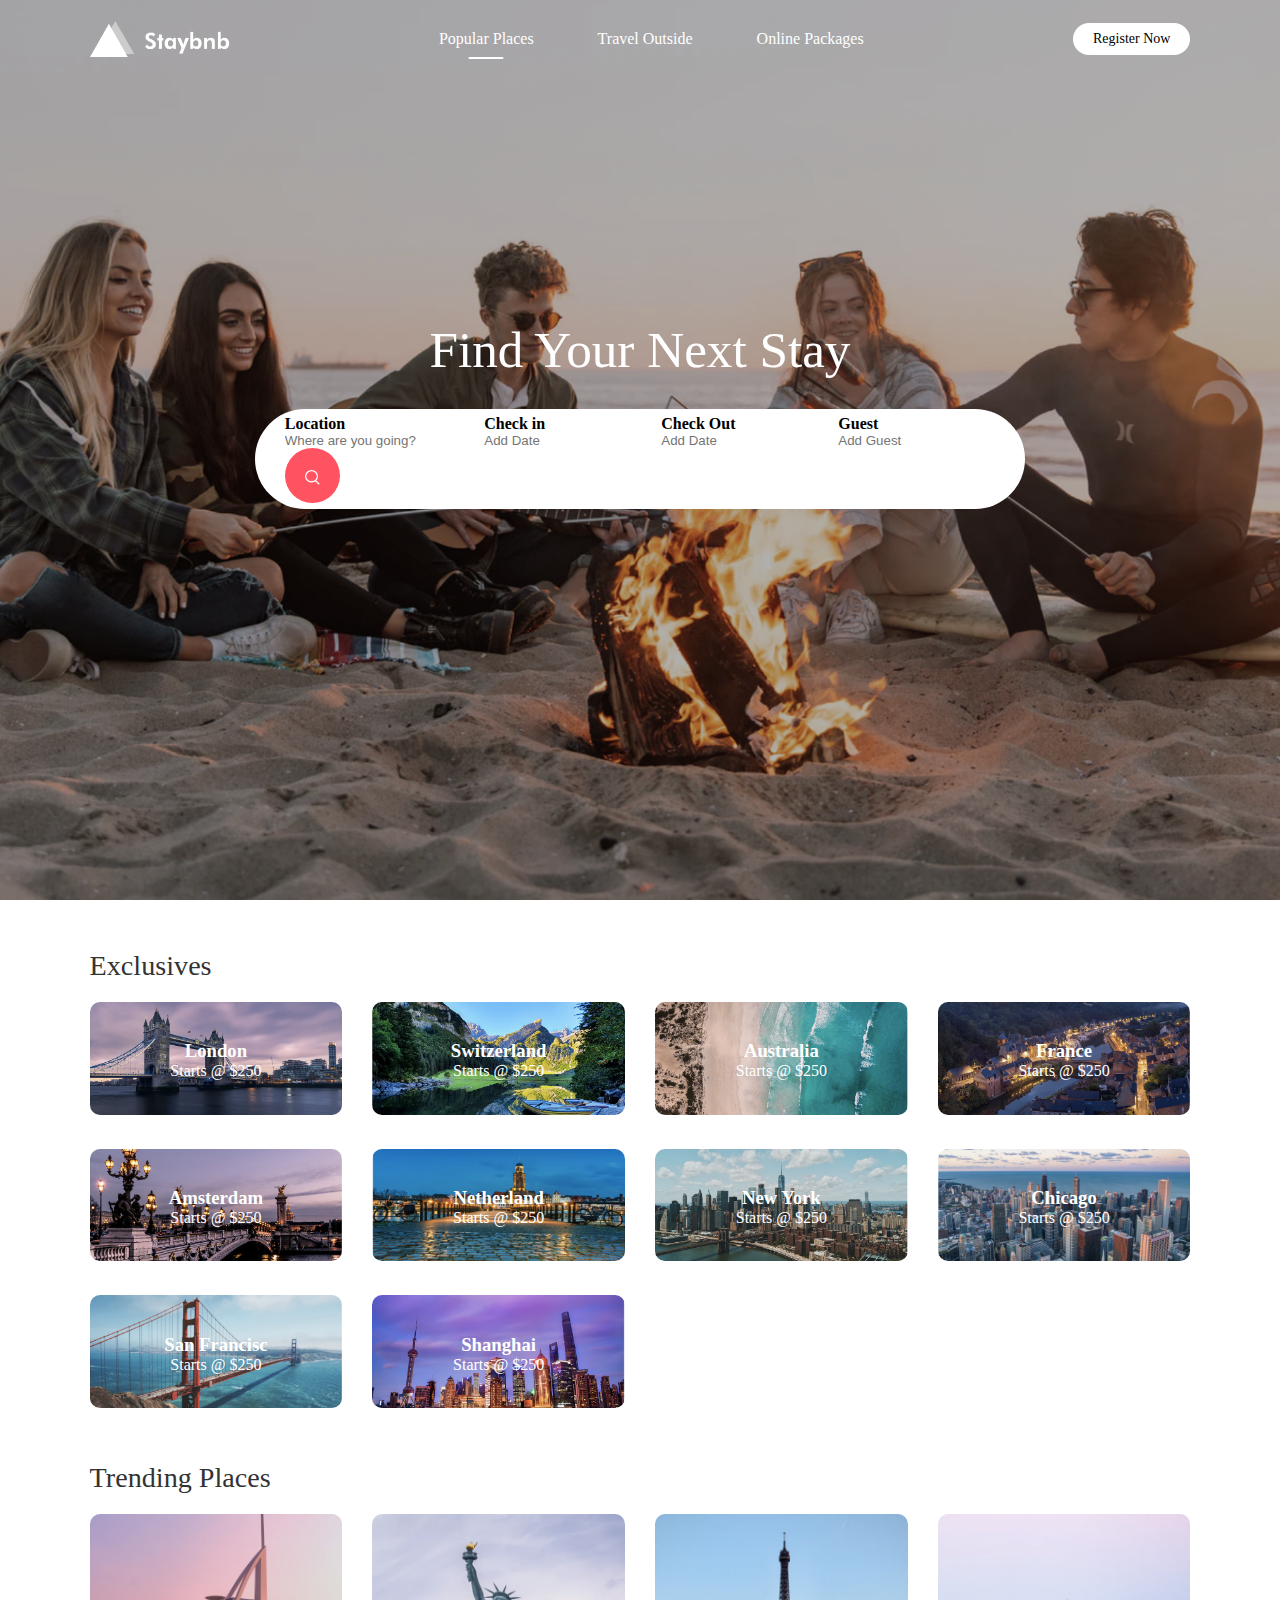
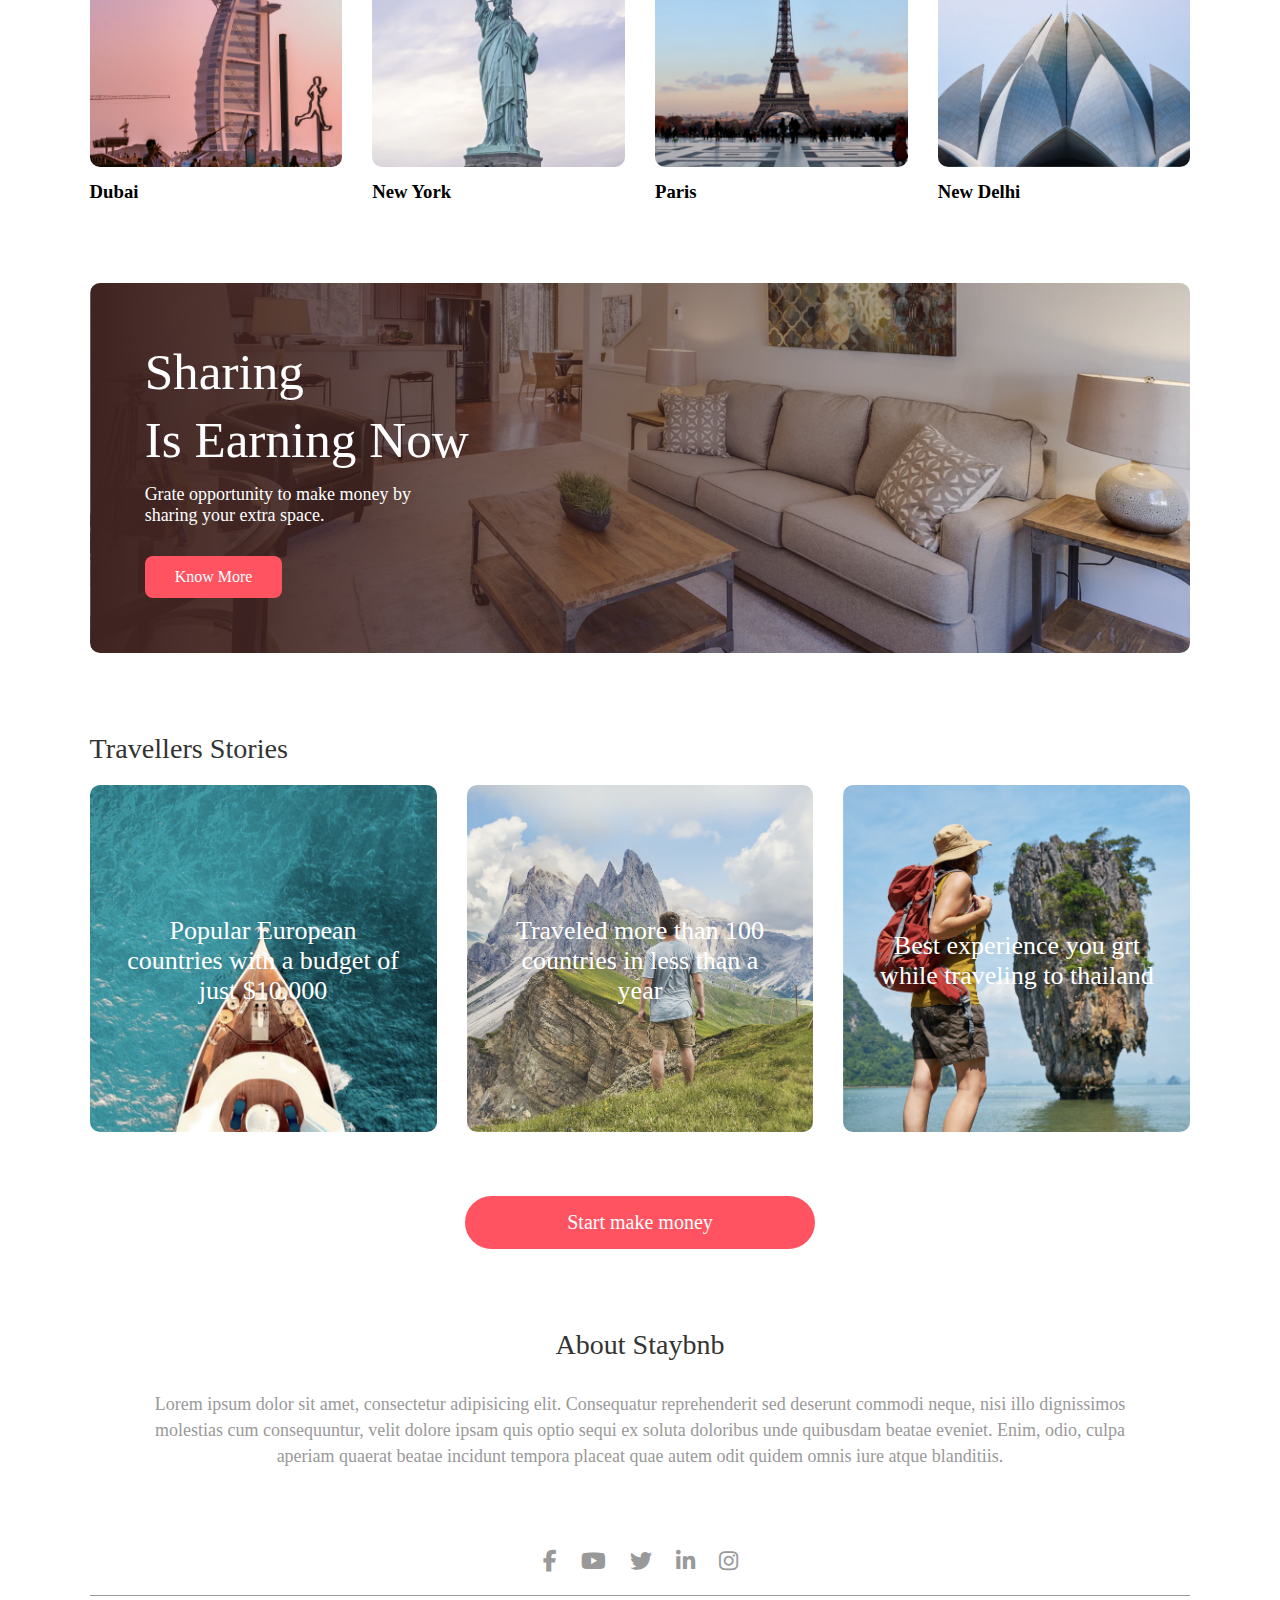
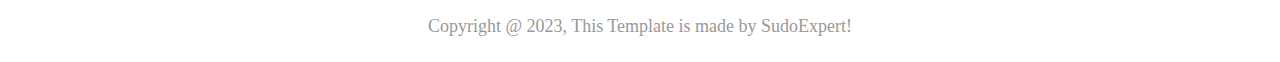
==== index.html @ f14107f4 "home page done" ====
<!DOCTYPE html>
<html lang="en">
<head>
    <meta charset="UTF-8">
    <meta http-equiv="X-UA-Compatible" content="IE=edge">
    <meta name="viewport" content="width=device-width, initial-scale=1.0">
    <title>Travel Template</title>
    <link rel="stylesheet" href="style.css">
    <link rel="stylesheet" href="https://cdnjs.cloudflare.com/ajax/libs/font-awesome/6.3.0/css/all.min.css"/>
    <link rel="stylesheet" href="style.css">
</head>
<body>

     <div class="header">
        <nav id="navBar">
            <img src="images/logo.png" class="logo">
            <ul class="nav-links">
               <li><a class="active" href="#">Popular Places</a></li>
               <li><a href="#">Travel Outside</a></li>
               <li><a href="#">Online Packages</a></li>
            </ul>
            <a href="#" class="register-btn">Register Now</a>
            <i class="fa-solid fa-bars" onclick="togglebtn()"></i>
        </nav>
        <div class="container">
            <h1>Find Your Next Stay</h1>
            <div class="search-bar">
                <form>
                    <div class="location-input">
                        <label>Location</label>
                        <input type="text" placeholder="Where are you going?">
                    </div>
                    <div>
                        <label>Check in</label>
                        <input type="text" placeholder="Add Date">
                    </div>
                    <div>
                        <label>Check Out</label>
                        <input type="text" placeholder="Add Date">
                    </div>
                    <div>
                        <label>Guest</label>
                        <input type="text" placeholder="Add Guest">
                    </div>
                    <button type="submit"><img src="images/search.png"></button>
                </form>
            </div>
        </div>
     </div>
     <div class="container">
        <h2 class="sub-title">Exclusives</h2>
        <div class="exclusives">
            <div>
                <img src="images/image-1.png" alt="">
                <span>
                    <h3>London</h3>
                    <p>Starts @ $250</p>
                </span>
            </div>
            <div>
                <img src="images/image-2.png" alt="">
                <span>
                    <h3>Switzerland</h3>
                    <p>Starts @ $250</p>
                </span>
            </div>
            <div>
                <img src="images/image-3.png" alt="">
                <span>
                    <h3>Australia</h3>
                    <p>Starts @ $250</p>
                </span>
            </div>
            <div>
                <img src="images/image-4.png" alt="">
                <span>
                    <h3>France</h3>
                    <p>Starts @ $250</p>
                </span>
            </div>
            <div>
                <img src="images/image-5.png" alt="">
                <span>
                    <h3>Amsterdam</h3>
                    <p>Starts @ $250</p>
                </span>
            </div>
            <div>
                <img src="images/image-6.png" alt="">
                <span>
                    <h3>Netherland</h3>
                    <p>Starts @ $250</p>
                </span>
            </div>
            <div>
                <img src="images/image-7.png" alt="">
                <span>
                    <h3>New York</h3>
                    <p>Starts @ $250</p>
                </span>
            </div>
            <div>
                <img src="images/image-8.png" alt="">
                <span>
                    <h3>Chicago</h3>
                    <p>Starts @ $250</p>
                </span>
            </div>
            <div>
                <img src="images/image-9.png" alt="">
                <span>
                    <h3>San Francisc</h3>
                    <p>Starts @ $250</p>
                </span>
            </div>
            <div>
                <img src="images/image-10.png" alt="">
                <span>
                    <h3>Shanghai</h3>
                    <p>Starts @ $250</p>
                </span>
            </div>
        </div>

        <h2 class="sub-title">Trending Places</h2>
        <div class="trending">
            <div>
                <img src="images/dubai.png">
                <h3>Dubai</h3>
            </div>
            <div>
                <img src="images/new-york.png">
                <h3>New York</h3>
            </div>
            <div>
                <img src="images/paris.png">
                <h3>Paris</h3>
            </div>
            <div>
                <img src="images/new-delhi.png">
                <h3>New Delhi</h3>
            </div>
        </div>

        <div class="cta">
            <h3>Sharing <br>Is Earning Now</h3>
            <p>Grate opportunity to make money by<br> sharing your extra space.</p>
            <a href="#" class="cta-btn">Know More</a>
        </div>

        <h2 class="sub-title">Travellers Stories</h2>
        <div class="stories">
            <div>
                <img src="images/story-1.png">
                <p>Popular European countries with a budget of just $10,000</p>
            </div>
            <div>
                <img src="images/story-2.png">
                <p>Traveled more than 100 countries in less than a year</p>
            </div>
            <div>
                <img src="images/story-3.png">
                <p>Best experience you grt while traveling to thailand</p>
            </div>
        </div>
        <a href="#" class="start-btn">Start make money</a>
        <div class="about-msg">
            <h2>About Staybnb</h2>
            <p>Lorem ipsum dolor sit amet, consectetur adipisicing elit. 
               Consequatur reprehenderit sed deserunt commodi neque, nisi
               illo dignissimos<br> molestias cum consequuntur, velit dolore ipsam quis
               optio sequi ex soluta doloribus unde quibusdam beatae eveniet. Enim,
               odio, culpa<br> aperiam quaerat beatae incidunt tempora placeat quae autem 
               odit quidem omnis iure atque blanditiis.</p>
        </div>

        <div class="footer">
            <a href="https://facebook.com/"><i class="fa-brands fa-facebook-f"></i></a>
            <a href="https://youtube.com/"><i class="fa-brands fa-youtube"></i></a>
            <a href="https://twitter.com/"><i class="fa-brands fa-twitter"></i></a>
            <a href="https://linkedin.com/"><i class="fa-brands fa-linkedin-in"></i></a>
            <a href="https://instagram.com/"><i class="fa-brands fa-instagram"></i></a>
            <hr>
            <p>Copyright @ 2023, This Template is made by SudoExpert!</p>
        </div>




     </div>

     <script>
        var navBar = document.getElementById("navBar");
        
        function togglebtn(){
            navBar.classlist.toggle("hidemenu");
        }

     </script>
    
</body>
</html>
---- style.css ----
* {
    margin: 0;
    padding: 0;
    box-sizing: border-box;
}

body {
    overflow-x: hidden;
}
.header {
    min-height: 100vh;
    width: 100%;
    background-image: linear-gradient(rgba(0,0,0,0.3),rgba(0,0,0,0.3)),
    url(images/banner.png);
    background-position: center;
    background-size: cover;
}
nav {
    display: flex;
    align-items: center;
    justify-content: space-between;
    padding: 20px 7%;
}
.logo {
    width: 140px;
    cursor: pointer;
}
.nav-links li {
    list-style: none;
    display: inline-block;
    margin: 10px 30px;
}
.nav-links li a {
    text-decoration: none;
    color: #fff;
}
.register-btn {
    background: #fff;
    color: #000;
    padding: 8px 20px;
    border-radius: 20px;
    font-size: 14px;
    text-decoration: none;
}
.container {
    padding: 0 7%;
}
.header h1 {
    font-size: 4vw;
    font-weight: 500;
    color: #fff;
    text-align: center;
    padding-top: 22%;
}
.search-bar {
    background: #fff;
    width: 70%;
    margin: 30px auto;
    padding: 6px 10px 6px 30px;
    border-radius: 50px;
}
.search-bar form {
    display: flex;
    align-items: center;
    flex-wrap: wrap;
}
.search-bar form input {
    display: block;
    outline: none;
    border: 0;
    background: transparent;
}
.search-bar form button {
    background: #ff5361;
    width: 55px;
    height: 55px;
    border-radius: 50%;
    cursor: pointer;
    outline: none;
    border: 0;
}
.search-bar form button img {
    width: 15px;
    margin-top: 7px;
}
.location-input {
    flex: 1;
}
.search-bar form label {
    font-weight: 600;
}

/* ------------Exclusives--------- */
.sub-title {
    margin: 50px 0 20px;
    font-size: 2.2vw;
    font-weight: 500;
    color: #333;
}
.exclusives {
    display: grid;
    grid-template-columns: repeat(auto-fit, minmax(200px,1fr));
    grid-gap: 30px;
}
.exclusives div img {
    width: 100%;
    border-radius: 10px;
}
.exclusives div {
    position: relative;
}
.exclusives div span {
    position: absolute;
    top: 50%;
    left: 50%;
    transform: translate(-50%, -50%);
    text-align: center;
    color: #fff;
}

/*--------Trending Places--------*/
.trending {
    display: grid;
    grid-template-columns: repeat(auto-fit, minmax(200px,1fr));
    grid-gap: 30px;
    margin-bottom: 30px;
}
.trending div img {
    width: 100%;
    border-radius: 10px;
}
.trending h3 {
    font-weight: 600;
    margin-top: 10px;
}

/* -------Call to action------- */
.cta {
    margin: 80px 0;
    background-image: linear-gradient(to right, #3f2321, transparent),
    url(images/banner-2.png);
    background-size: cover;
    background-position: center;
    border-radius: 10px;
    color: #fff;
    padding: 5%;
}
.cta h3 {
    font-size: 4vw;
    font-weight: 500;
    line-height: 5.3vw;
}
.cta p {
    font-size: 18px;
    margin: 10px 0;
}
.cta-btn {
    background: #ff5361;
    color: #fff;
    text-decoration: none;
    padding: 12px 30px;
    border-radius: 8px;
    margin-top: 20px;
    display: inline-block;
}

/* ------Travellers Stories----- */
.stories {
    display: grid;
    grid-template-columns: repeat(auto-fit, minmax(200px,1fr));
    grid-gap: 30px;
    margin-bottom: 30px;
}
.stories div img {
    width: 100%;
    border-radius: 10px;
}
.stories div {
    position: relative;
    text-align: center;
}
.stories p {
    width: 80%;
    position: absolute;
    top: 50%;
    left: 50%;
    transform: translate(-50%,-50%);
    color: #fff;
    font-size: 26px;
}
.start-btn {
    text-decoration: none;
    background: #ff5361;
    color: #fff;
    width: 80%;
    max-width: 350px;
    display: block;
    text-align: center;
    margin: 60px auto;
    padding: 15px;
    border-radius: 30px;
    font-size: 20px;
}

/* -------about-msg----- */
.about-msg {
    text-align: center;
    margin: 80px 0;
    color: #333;
    font-size: 17px;
}
.about-msg h2 {
    font-size: 28px;
    font-weight: 500;
    margin-bottom: 30px;
}
.about-msg p {
    color: #999;
    font-size: 18px;
    font-weight: 300;
    line-height: 26px;
}

/* -------footer------ */
.footer {
    margin: 80px 0 10px;
    text-align: center;
}
.footer a {
    text-decoration: none;
    color: #999;
    font-size: 22px;
    margin: 0 10px;
}
.footer hr {
    background: #999;
    height: 1px;
    width: 100%;
    border: 0;
    margin: 20px 0;
}
.footer p {
    padding-bottom: 15px;
    color: #999;
    font-size: 18px;
    font-weight: 400;
}
.active {
    position: relative;
}
.active::after {
    content: '';
    background: #fff;
    width: 35px;
    height: 2px;
    position: absolute;
    left: 50%;
    transform: translate(-50%);
    bottom: -12px;
    border-radius: 2px;
}
nav .fa-bars {
    display: none;
}

/* ------for small screen devices------ */

@media (max-width: 700px) {
    .logo {
        position: fixed;
        top: 4%;
        left: 7%;
    }
    nav {
        position: fixed;
        top: 0;
        z-index: 100;
        display: inline-block;
        width: 100%;
        padding: 100px 7% 0;
        background: #000;
        text-align: right;
        max-height: 100px;
        overflow: hidden;
        transition: max-height 0.5s;
    }
    nav .nav-links li {
        margin: 10px 0;
        display: block;
    }
    .register-btn {
        margin: 15px 0 30px;
        display: inline-block;
    }
    nav .fa-bars {
        display: block;
        position: fixed;
        top: 4%;
        right: 7%;
        color: #fff;
        font-size: 28px;
    }
    .active::after {
        left: -40px;
        transform: translate(0, 50%);
        bottom: 50%;
    }
    .hidemenu {
        max-height: 300px;
    }
}
---- style.css ----
* {
    margin: 0;
    padding: 0;
    box-sizing: border-box;
}

body {
    overflow-x: hidden;
}
.header {
    min-height: 100vh;
    width: 100%;
    background-image: linear-gradient(rgba(0,0,0,0.3),rgba(0,0,0,0.3)),
    url(images/banner.png);
    background-position: center;
    background-size: cover;
}
nav {
    display: flex;
    align-items: center;
    justify-content: space-between;
    padding: 20px 7%;
}
.logo {
    width: 140px;
    cursor: pointer;
}
.nav-links li {
    list-style: none;
    display: inline-block;
    margin: 10px 30px;
}
.nav-links li a {
    text-decoration: none;
    color: #fff;
}
.register-btn {
    background: #fff;
    color: #000;
    padding: 8px 20px;
    border-radius: 20px;
    font-size: 14px;
    text-decoration: none;
}
.container {
    padding: 0 7%;
}
.header h1 {
    font-size: 4vw;
    font-weight: 500;
    color: #fff;
    text-align: center;
    padding-top: 22%;
}
.search-bar {
    background: #fff;
    width: 70%;
    margin: 30px auto;
    padding: 6px 10px 6px 30px;
    border-radius: 50px;
}
.search-bar form {
    display: flex;
    align-items: center;
    flex-wrap: wrap;
}
.search-bar form input {
    display: block;
    outline: none;
    border: 0;
    background: transparent;
}
.search-bar form button {
    background: #ff5361;
    width: 55px;
    height: 55px;
    border-radius: 50%;
    cursor: pointer;
    outline: none;
    border: 0;
}
.search-bar form button img {
    width: 15px;
    margin-top: 7px;
}
.location-input {
    flex: 1;
}
.search-bar form label {
    font-weight: 600;
}

/* ------------Exclusives--------- */
.sub-title {
    margin: 50px 0 20px;
    font-size: 2.2vw;
    font-weight: 500;
    color: #333;
}
.exclusives {
    display: grid;
    grid-template-columns: repeat(auto-fit, minmax(200px,1fr));
    grid-gap: 30px;
}
.exclusives div img {
    width: 100%;
    border-radius: 10px;
}
.exclusives div {
    position: relative;
}
.exclusives div span {
    position: absolute;
    top: 50%;
    left: 50%;
    transform: translate(-50%, -50%);
    text-align: center;
    color: #fff;
}

/*--------Trending Places--------*/
.trending {
    display: grid;
    grid-template-columns: repeat(auto-fit, minmax(200px,1fr));
    grid-gap: 30px;
    margin-bottom: 30px;
}
.trending div img {
    width: 100%;
    border-radius: 10px;
}
.trending h3 {
    font-weight: 600;
    margin-top: 10px;
}

/* -------Call to action------- */
.cta {
    margin: 80px 0;
    background-image: linear-gradient(to right, #3f2321, transparent),
    url(images/banner-2.png);
    background-size: cover;
    background-position: center;
    border-radius: 10px;
    color: #fff;
    padding: 5%;
}
.cta h3 {
    font-size: 4vw;
    font-weight: 500;
    line-height: 5.3vw;
}
.cta p {
    font-size: 18px;
    margin: 10px 0;
}
.cta-btn {
    background: #ff5361;
    color: #fff;
    text-decoration: none;
    padding: 12px 30px;
    border-radius: 8px;
    margin-top: 20px;
    display: inline-block;
}

/* ------Travellers Stories----- */
.stories {
    display: grid;
    grid-template-columns: repeat(auto-fit, minmax(200px,1fr));
    grid-gap: 30px;
    margin-bottom: 30px;
}
.stories div img {
    width: 100%;
    border-radius: 10px;
}
.stories div {
    position: relative;
    text-align: center;
}
.stories p {
    width: 80%;
    position: absolute;
    top: 50%;
    left: 50%;
    transform: translate(-50%,-50%);
    color: #fff;
    font-size: 26px;
}
.start-btn {
    text-decoration: none;
    background: #ff5361;
    color: #fff;
    width: 80%;
    max-width: 350px;
    display: block;
    text-align: center;
    margin: 60px auto;
    padding: 15px;
    border-radius: 30px;
    font-size: 20px;
}

/* -------about-msg----- */
.about-msg {
    text-align: center;
    margin: 80px 0;
    color: #333;
    font-size: 17px;
}
.about-msg h2 {
    font-size: 28px;
    font-weight: 500;
    margin-bottom: 30px;
}
.about-msg p {
    color: #999;
    font-size: 18px;
    font-weight: 300;
    line-height: 26px;
}

/* -------footer------ */
.footer {
    margin: 80px 0 10px;
    text-align: center;
}
.footer a {
    text-decoration: none;
    color: #999;
    font-size: 22px;
    margin: 0 10px;
}
.footer hr {
    background: #999;
    height: 1px;
    width: 100%;
    border: 0;
    margin: 20px 0;
}
.footer p {
    padding-bottom: 15px;
    color: #999;
    font-size: 18px;
    font-weight: 400;
}
.active {
    position: relative;
}
.active::after {
    content: '';
    background: #fff;
    width: 35px;
    height: 2px;
    position: absolute;
    left: 50%;
    transform: translate(-50%);
    bottom: -12px;
    border-radius: 2px;
}
nav .fa-bars {
    display: none;
}

/* ------for small screen devices------ */

@media (max-width: 700px) {
    .logo {
        position: fixed;
        top: 4%;
        left: 7%;
    }
    nav {
        position: fixed;
        top: 0;
        z-index: 100;
        display: inline-block;
        width: 100%;
        padding: 100px 7% 0;
        background: #000;
        text-align: right;
        max-height: 100px;
        overflow: hidden;
        transition: max-height 0.5s;
    }
    nav .nav-links li {
        margin: 10px 0;
        display: block;
    }
    .register-btn {
        margin: 15px 0 30px;
        display: inline-block;
    }
    nav .fa-bars {
        display: block;
        position: fixed;
        top: 4%;
        right: 7%;
        color: #fff;
        font-size: 28px;
    }
    .active::after {
        left: -40px;
        transform: translate(0, 50%);
        bottom: 50%;
    }
    .hidemenu {
        max-height: 300px;
    }
}
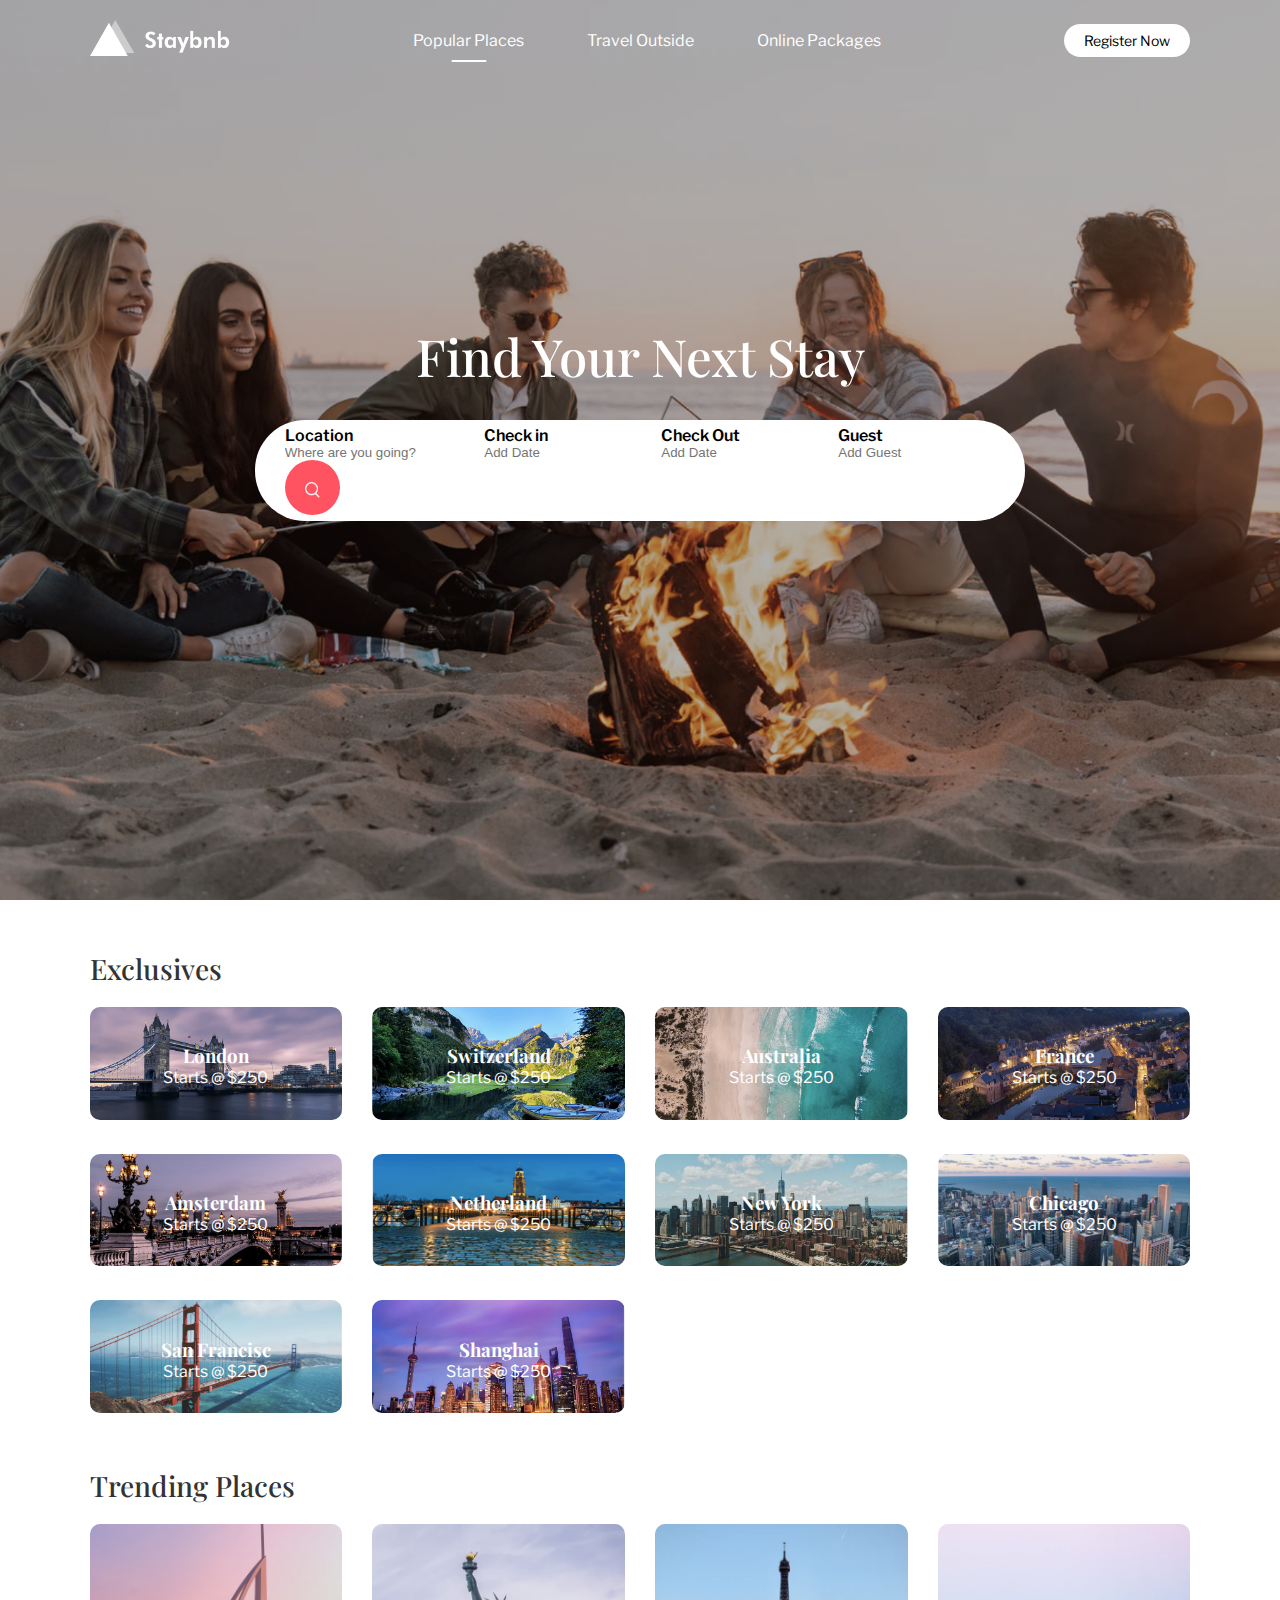
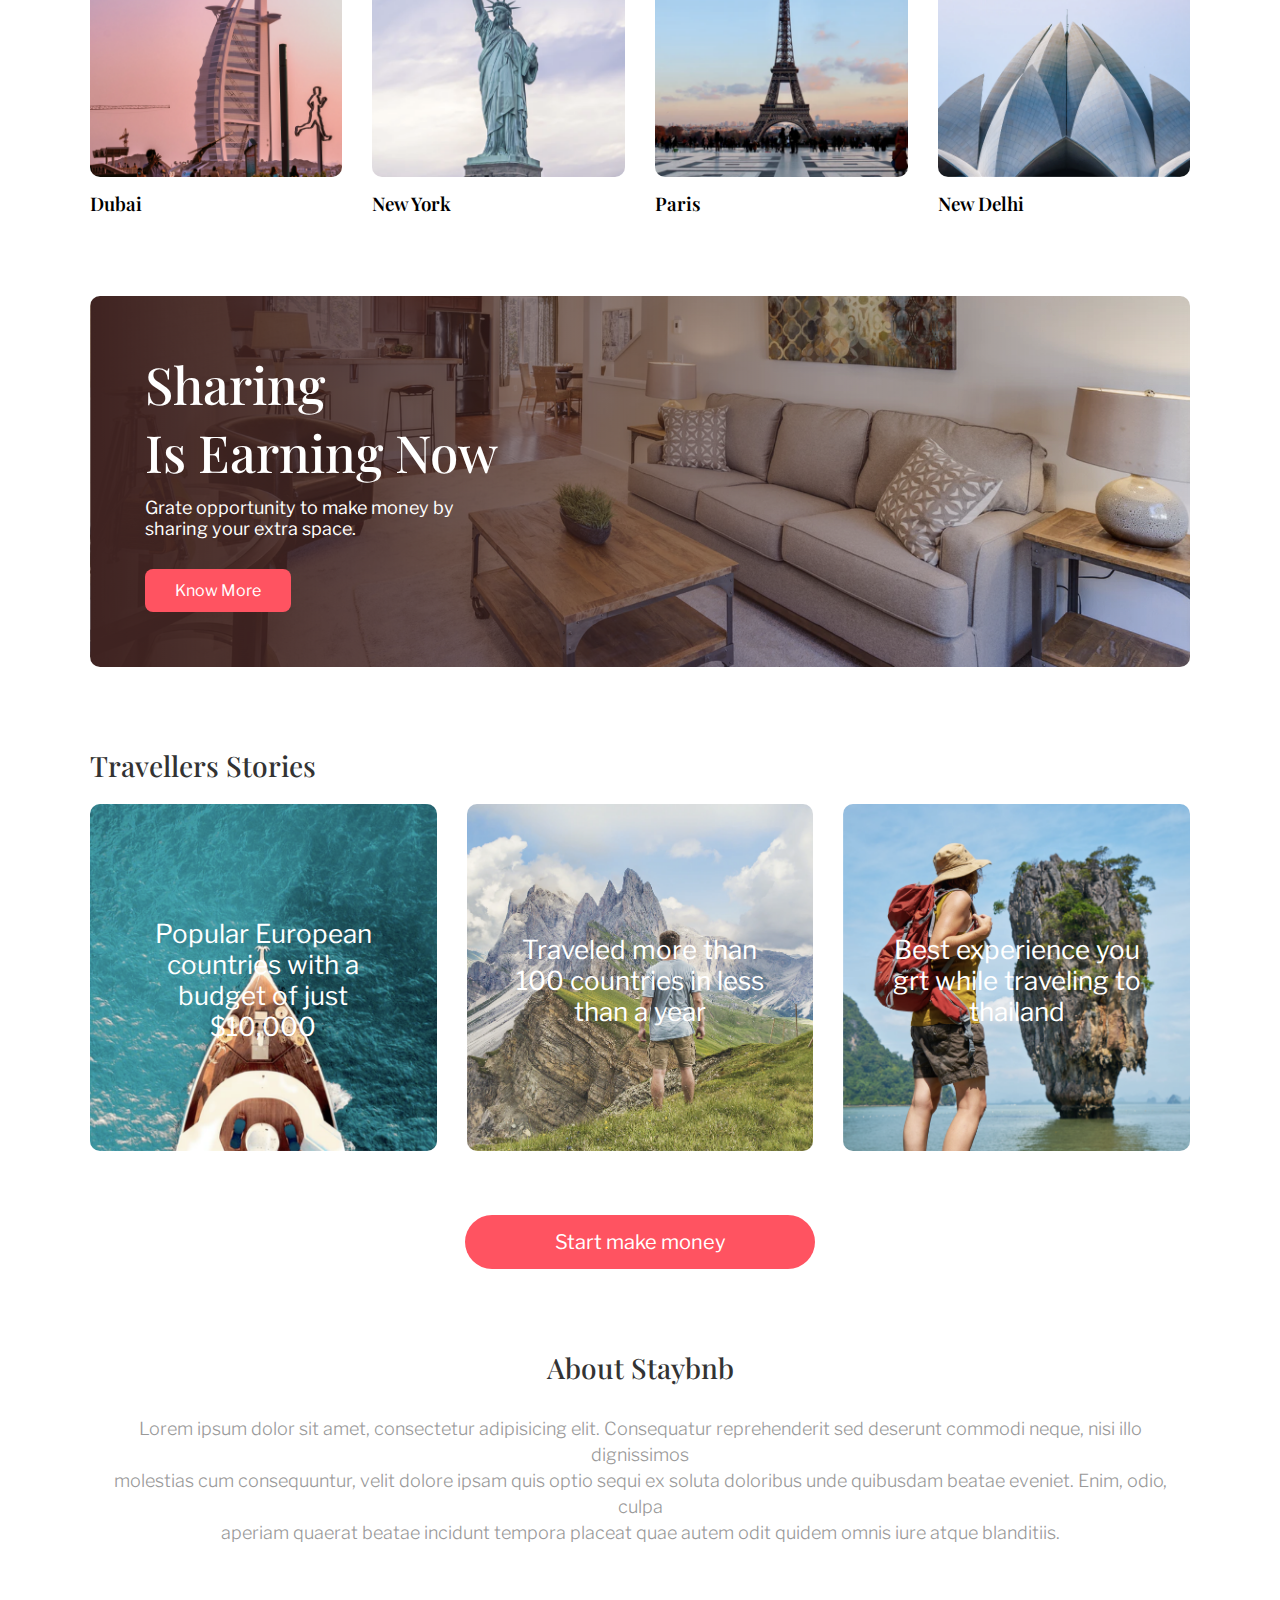
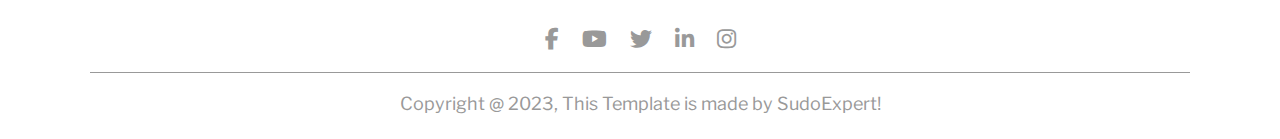
==== commit b7f3984e: "website is done" ====
--- a/index.html
+++ b/index.html
@@ -13,11 +13,13 @@
 
      <div class="header">
         <nav id="navBar">
-            <img src="images/logo.png" class="logo">
+            <a href="index.html">
+                <img src="images/logo.png" class="logo">
+            </a>
             <ul class="nav-links">
-               <li><a class="active" href="#">Popular Places</a></li>
-               <li><a href="#">Travel Outside</a></li>
-               <li><a href="#">Online Packages</a></li>
+               <li><a class="active" href="index.html">Popular Places</a></li>
+               <li><a href="listing.html">Travel Outside</a></li>
+               <li><a href="house.html">Online Packages</a></li>
             </ul>
             <a href="#" class="register-btn">Register Now</a>
             <i class="fa-solid fa-bars" onclick="togglebtn()"></i>
@@ -193,9 +195,8 @@
         var navBar = document.getElementById("navBar");
         
         function togglebtn(){
-            navBar.classlist.toggle("hidemenu");
+            navBar.classList.toggle("hidemenu");
         }
-
      </script>
     
 </body>
--- a/style.css
+++ b/style.css
@@ -1,3 +1,9 @@
+@import url('https://fonts.googleapis.com/css2?family=Libre+Franklin:wght@300&family=Playfair+Display:wght@400;500;600;700;800;900&display=swap');
+
+h1, h2, h3, h4, h5, h6 {
+    font-family: 'Playfair Display', serif;
+}
+
 * {
     margin: 0;
     padding: 0;
@@ -6,6 +12,7 @@
 
 body {
     overflow-x: hidden;
+    font-family: 'Libre Franklin', sans-serif;
 }
 .header {
     min-height: 100vh;
@@ -255,13 +262,309 @@
     height: 2px;
     position: absolute;
     left: 50%;
-    transform: translate(-50%);
+    transform: translateX(-50%);
     bottom: -12px;
     border-radius: 2px;
 }
 nav .fa-bars {
     display: none;
 }
+
+/* ----------- Listing Page-------- */
+.navbar-white {
+    background: #fff;
+    box-shadow: 0 5px 10px rgba(0,0,0,0.05);
+}
+.navbar-white .nav-links li a {
+    color: #000;
+}
+.navbar-white .register-btn {
+    color: #fff;
+    background: #ff5361;
+}
+nav.navbar-white .fa-bars {
+    color: #000;
+}
+.navbar-white .active::after {
+    background: #ff5361;
+}
+.list-container {
+    margin-top: 50px;
+    display: flex;
+    flex-wrap: wrap;
+    justify-content: space-between;
+}
+.left-col {
+    flex-basis: 70%;
+}
+.right-col {
+    flex-basis: 25%;
+}
+.left-col h1 {
+    color: #333;
+    font-weight: 600;
+    margin-bottom: 30px;
+}
+.house {
+    display: flex;
+    justify-content: space-between;
+    flex-wrap: wrap;
+    padding: 30px 0;
+    border-top: 1px solid #ccc;
+}
+.house-img {
+    flex-basis: 40%;
+}
+.house-img img {
+    width: 100%;
+    border-radius: 12px;
+}
+.house-info {
+    flex-basis: 58%;
+    color: #555;
+}
+.house-info h3 {
+    font-weight: 600;
+    color: #333;
+    font-size: 22px;
+    margin: 4px 0;
+}
+.house-info i {
+    color: #ff5361;
+    font-size: 18px;
+    margin: 10px 1px;
+}
+.house-price {
+    text-align: right;
+}
+.house-price h4 {
+    font-size: 20px;
+}
+.house-price h4 span {
+    font-size: 16px;
+    font-weight: 500;
+}
+.sidebar {
+    border: 1px solid #999;
+    padding: 20px 30px;
+    margin-top: 30px;
+}
+.sidebar h2 {
+    font-weight: 500;
+}
+.sidebar h3 {
+    font-weight: 500;
+    margin: 20px 0 10px;
+}
+.filter {
+    display: flex;
+    align-items: center;
+    color: #555;
+    margin-bottom: 10px;
+}
+.filter p {
+    flex: 1;
+}
+.filter input {
+    margin-right: 15px;
+    cursor: pointer;
+}
+.sidebar-link {
+    text-align: right;
+}
+.sidebar-link a {
+    text-decoration: none;
+    display: inline-block;
+    color: #ff5361;
+    margin-top: 20px;
+    font-weight: 600;
+}
+.pagination {
+    display: flex;
+    align-items: center;
+    justify-content: center;
+    margin: 40px 0;
+}
+.pagination img {
+    width: 15px;
+    margin: 10px 20px;
+}
+.right-arrow {
+    transform: rotate(180deg);
+}
+.pagination span {
+    margin: 10px 8px;
+    width: 40px;
+    height: 40px;
+    line-height: 40px;
+    border-radius: 50%;
+    text-align: center;
+    cursor: pointer;
+}
+.pagination .current {
+    background: #333;
+    color: #fff;
+}
+ /* ------house-details page start------ */
+.house-details {
+    padding: 0 12%;
+}
+.house-title {
+    margin-top: 50px;
+}
+.house-title h1 {
+    font-weight: 600;
+}
+.house-title .row {
+    display: flex;
+    flex-wrap: wrap;
+    align-items: center;
+    margin: 10px 0;
+}
+.house-title span {
+    margin: 0 20px;
+}
+.house-title i {
+    color: #ff5361;
+    font-size: 14px;
+}
+.gallery {
+    display: grid;
+    grid-gap: 10px;
+    grid-template-areas: 'first first . .' 'first first . .';
+    margin: 20px 0;
+}
+.gallery div img {
+    width: 100%;
+    display: block;
+    border-radius: 10px;
+}
+.gallery-img-1 {
+    grid-area: first;
+}
+.small-details h2 {
+    font-weight: 500;
+}
+.small-details h4 {
+    text-align: right;
+    font-size: 22px;
+}
+.line {
+    border: 0;
+    width: 100%;
+    max-width: 800px;
+    background: #ccc;
+    height: 1px;
+    margin: 20px 0 50px;
+}
+.check-form {
+    margin: 30px 0;
+    background: #fff;
+    box-shadow: 0 0 30px rgba(0,0,0,0.2);
+    border-radius: 8px;
+    display: flex;
+    flex-wrap: wrap;
+    align-items: center;
+    padding: 10px 50px;
+}
+.check-form label {
+    display: block;
+}
+.check-form div {
+    padding: 20px;
+}
+.check-form input {
+    background: transparent;
+    border: 0;
+    outline: none;
+}
+.check-form button {
+    background: #ff5361;
+    border: 0;
+    outline: none;
+    color: #fff;
+    padding: 18px;
+    width: 350px;
+    border-radius: 8px;
+    font-size: 16px;
+}
+.guest-field {
+    flex: 1;
+}
+.details-list {
+    list-style: none;
+    margin: 50px 0;
+}
+.details-list li {
+    margin-left: 50px;
+    font-size: 20px;
+    font-weight: 600;
+    margin-bottom:18px;
+    color: #555;
+    position: relative;
+}
+.details-list li span {
+    display: block;
+    font-weight: 400;
+    font-size: 16px;
+}
+.details-list li i {
+    position: absolute;
+    top: 5px;
+    left: -40px;
+}
+.home-desc {
+    max-width: 700px;
+    margin-bottom: 50px;
+    line-height: 22px;
+    font-size: 14px;
+    color: #333;
+}
+.map {
+    margin: 50px 0;
+}
+.map h3 {
+    font-size: 26px;
+    font-weight: 500;
+    margin-bottom: 30px;
+}
+.map iframe {
+    width: 100%;
+    margin-bottom: 30px;
+}
+.map b {
+    display: block;
+    margin-bottom: 16px;
+}
+.host {
+    display: flex;
+    align-items: center;
+}
+.host img {
+    width: 80px;
+    border-radius: 50%;
+    margin-right: 30px;
+}
+.host h2 {
+    margin-bottom: 10px;
+    font-weight: 500;
+} 
+.host i {
+    color: #ff5361;
+}
+.contact-host {
+    display: inline-block;
+    margin: 40px 0 40px 120px;
+    text-decoration: none;
+    color: #555;
+    padding: 15px 50px;
+    border: 1px solid #ff5361;
+    border-radius: 8px;
+}
+
+
+
+
 
 /* ------for small screen devices------ */
 
@@ -308,4 +611,125 @@
     .hidemenu {
         max-height: 300px;
     }
-}
+    .header h1 {
+        padding-top: 200px;
+        font-size: 7vw;
+    }
+    .search-bar {
+        width: 90%;
+        margin: 30px auto;
+        padding: 20px 10px 30px;
+        border-radius: 5px;
+        position: relative;
+    }
+    .search-bar form {
+        display: block;
+    }
+    .search-bar form input {
+        border-bottom: 1px solid #ddd;
+        width: 100%;
+        margin: 10px 0 20px 0;
+        padding-bottom: 10px;
+    }
+    .search-bar form button {
+        position: absolute;
+        bottom: 0;
+        left: 50%;
+        transform: translate(-50%,50%);
+    }
+    .sub-title {
+        font-size: 6vw;
+    }
+    .cta {
+        padding: 15% 5%;
+    }
+    .cta h3 {
+        font-size: 7vw;
+        line-height: 8vw;
+    }
+    .cta p {
+        font-size: 14px;
+    }
+    .cta-btn {
+        padding: 6px 15px;
+        border-radius: 4px;
+        margin-top: 10px;
+        font-size: 14px;
+    }
+    .stories p {
+        font-size: 22px;
+    }
+    .about-msg {
+        font-size: 14px;
+        text-align: justify;
+    }
+
+    /* -----listing page start ------ */
+    .list-container {
+        margin-top: 150px;
+    }
+    .left-col, .right-col,
+    .house-img, .house-info {
+        flex-basis: 100%;
+    }
+    .left-col h1 {
+        font-size: 22px;
+    }
+    .house-info h3 {
+        font-size: 20px;
+    }
+    .house-info i {
+        font-size: 16px;
+    }
+    .pagination span {
+        margin: 10px 2px;
+        width: 30px;
+        height: 30px;
+        line-height: 30px;
+        font-size: 12px;
+    }
+ /* --------- House Details Page Start---------- */
+    .house-details {
+        margin-top: 150px;
+    }
+    .row p {
+        margin-top: 10px;
+    }
+    .gallery {
+        grid-template-areas: 'first first' '. .' '. .';
+    }
+    .small-details h2 {
+        font-size: 20px;
+        margin-top: 24px;
+    }
+    .small-details h4 {
+        text-align: left;
+        margin: 10px 0;
+        font-size: 18px;
+    }
+    .check-form {
+        padding: 10px 30px;
+    }
+    .check-form div {
+        padding: 20px 0;
+        width: 100%;
+    }
+    .check-form input {
+        width: 100%;
+        padding-bottom: 5px;
+        border-bottom: 1px solid #ccc;
+    }
+    .check-form button {
+        font-size: 14px;
+        margin-bottom: 15px;
+        margin-top: 10px;
+        border-radius: 4px;
+    }
+    .host {
+        display: block;
+        line-height: 28px;
+    }
+    .contact-host {
+        margin: 40px 0;
+    }
+}
--- a/style.css
+++ b/style.css
@@ -1,3 +1,9 @@
+@import url('https://fonts.googleapis.com/css2?family=Libre+Franklin:wght@300&family=Playfair+Display:wght@400;500;600;700;800;900&display=swap');
+
+h1, h2, h3, h4, h5, h6 {
+    font-family: 'Playfair Display', serif;
+}
+
 * {
     margin: 0;
     padding: 0;
@@ -6,6 +12,7 @@
 
 body {
     overflow-x: hidden;
+    font-family: 'Libre Franklin', sans-serif;
 }
 .header {
     min-height: 100vh;
@@ -255,13 +262,309 @@
     height: 2px;
     position: absolute;
     left: 50%;
-    transform: translate(-50%);
+    transform: translateX(-50%);
     bottom: -12px;
     border-radius: 2px;
 }
 nav .fa-bars {
     display: none;
 }
+
+/* ----------- Listing Page-------- */
+.navbar-white {
+    background: #fff;
+    box-shadow: 0 5px 10px rgba(0,0,0,0.05);
+}
+.navbar-white .nav-links li a {
+    color: #000;
+}
+.navbar-white .register-btn {
+    color: #fff;
+    background: #ff5361;
+}
+nav.navbar-white .fa-bars {
+    color: #000;
+}
+.navbar-white .active::after {
+    background: #ff5361;
+}
+.list-container {
+    margin-top: 50px;
+    display: flex;
+    flex-wrap: wrap;
+    justify-content: space-between;
+}
+.left-col {
+    flex-basis: 70%;
+}
+.right-col {
+    flex-basis: 25%;
+}
+.left-col h1 {
+    color: #333;
+    font-weight: 600;
+    margin-bottom: 30px;
+}
+.house {
+    display: flex;
+    justify-content: space-between;
+    flex-wrap: wrap;
+    padding: 30px 0;
+    border-top: 1px solid #ccc;
+}
+.house-img {
+    flex-basis: 40%;
+}
+.house-img img {
+    width: 100%;
+    border-radius: 12px;
+}
+.house-info {
+    flex-basis: 58%;
+    color: #555;
+}
+.house-info h3 {
+    font-weight: 600;
+    color: #333;
+    font-size: 22px;
+    margin: 4px 0;
+}
+.house-info i {
+    color: #ff5361;
+    font-size: 18px;
+    margin: 10px 1px;
+}
+.house-price {
+    text-align: right;
+}
+.house-price h4 {
+    font-size: 20px;
+}
+.house-price h4 span {
+    font-size: 16px;
+    font-weight: 500;
+}
+.sidebar {
+    border: 1px solid #999;
+    padding: 20px 30px;
+    margin-top: 30px;
+}
+.sidebar h2 {
+    font-weight: 500;
+}
+.sidebar h3 {
+    font-weight: 500;
+    margin: 20px 0 10px;
+}
+.filter {
+    display: flex;
+    align-items: center;
+    color: #555;
+    margin-bottom: 10px;
+}
+.filter p {
+    flex: 1;
+}
+.filter input {
+    margin-right: 15px;
+    cursor: pointer;
+}
+.sidebar-link {
+    text-align: right;
+}
+.sidebar-link a {
+    text-decoration: none;
+    display: inline-block;
+    color: #ff5361;
+    margin-top: 20px;
+    font-weight: 600;
+}
+.pagination {
+    display: flex;
+    align-items: center;
+    justify-content: center;
+    margin: 40px 0;
+}
+.pagination img {
+    width: 15px;
+    margin: 10px 20px;
+}
+.right-arrow {
+    transform: rotate(180deg);
+}
+.pagination span {
+    margin: 10px 8px;
+    width: 40px;
+    height: 40px;
+    line-height: 40px;
+    border-radius: 50%;
+    text-align: center;
+    cursor: pointer;
+}
+.pagination .current {
+    background: #333;
+    color: #fff;
+}
+ /* ------house-details page start------ */
+.house-details {
+    padding: 0 12%;
+}
+.house-title {
+    margin-top: 50px;
+}
+.house-title h1 {
+    font-weight: 600;
+}
+.house-title .row {
+    display: flex;
+    flex-wrap: wrap;
+    align-items: center;
+    margin: 10px 0;
+}
+.house-title span {
+    margin: 0 20px;
+}
+.house-title i {
+    color: #ff5361;
+    font-size: 14px;
+}
+.gallery {
+    display: grid;
+    grid-gap: 10px;
+    grid-template-areas: 'first first . .' 'first first . .';
+    margin: 20px 0;
+}
+.gallery div img {
+    width: 100%;
+    display: block;
+    border-radius: 10px;
+}
+.gallery-img-1 {
+    grid-area: first;
+}
+.small-details h2 {
+    font-weight: 500;
+}
+.small-details h4 {
+    text-align: right;
+    font-size: 22px;
+}
+.line {
+    border: 0;
+    width: 100%;
+    max-width: 800px;
+    background: #ccc;
+    height: 1px;
+    margin: 20px 0 50px;
+}
+.check-form {
+    margin: 30px 0;
+    background: #fff;
+    box-shadow: 0 0 30px rgba(0,0,0,0.2);
+    border-radius: 8px;
+    display: flex;
+    flex-wrap: wrap;
+    align-items: center;
+    padding: 10px 50px;
+}
+.check-form label {
+    display: block;
+}
+.check-form div {
+    padding: 20px;
+}
+.check-form input {
+    background: transparent;
+    border: 0;
+    outline: none;
+}
+.check-form button {
+    background: #ff5361;
+    border: 0;
+    outline: none;
+    color: #fff;
+    padding: 18px;
+    width: 350px;
+    border-radius: 8px;
+    font-size: 16px;
+}
+.guest-field {
+    flex: 1;
+}
+.details-list {
+    list-style: none;
+    margin: 50px 0;
+}
+.details-list li {
+    margin-left: 50px;
+    font-size: 20px;
+    font-weight: 600;
+    margin-bottom:18px;
+    color: #555;
+    position: relative;
+}
+.details-list li span {
+    display: block;
+    font-weight: 400;
+    font-size: 16px;
+}
+.details-list li i {
+    position: absolute;
+    top: 5px;
+    left: -40px;
+}
+.home-desc {
+    max-width: 700px;
+    margin-bottom: 50px;
+    line-height: 22px;
+    font-size: 14px;
+    color: #333;
+}
+.map {
+    margin: 50px 0;
+}
+.map h3 {
+    font-size: 26px;
+    font-weight: 500;
+    margin-bottom: 30px;
+}
+.map iframe {
+    width: 100%;
+    margin-bottom: 30px;
+}
+.map b {
+    display: block;
+    margin-bottom: 16px;
+}
+.host {
+    display: flex;
+    align-items: center;
+}
+.host img {
+    width: 80px;
+    border-radius: 50%;
+    margin-right: 30px;
+}
+.host h2 {
+    margin-bottom: 10px;
+    font-weight: 500;
+} 
+.host i {
+    color: #ff5361;
+}
+.contact-host {
+    display: inline-block;
+    margin: 40px 0 40px 120px;
+    text-decoration: none;
+    color: #555;
+    padding: 15px 50px;
+    border: 1px solid #ff5361;
+    border-radius: 8px;
+}
+
+
+
+
 
 /* ------for small screen devices------ */
 
@@ -308,4 +611,125 @@
     .hidemenu {
         max-height: 300px;
     }
-}
+    .header h1 {
+        padding-top: 200px;
+        font-size: 7vw;
+    }
+    .search-bar {
+        width: 90%;
+        margin: 30px auto;
+        padding: 20px 10px 30px;
+        border-radius: 5px;
+        position: relative;
+    }
+    .search-bar form {
+        display: block;
+    }
+    .search-bar form input {
+        border-bottom: 1px solid #ddd;
+        width: 100%;
+        margin: 10px 0 20px 0;
+        padding-bottom: 10px;
+    }
+    .search-bar form button {
+        position: absolute;
+        bottom: 0;
+        left: 50%;
+        transform: translate(-50%,50%);
+    }
+    .sub-title {
+        font-size: 6vw;
+    }
+    .cta {
+        padding: 15% 5%;
+    }
+    .cta h3 {
+        font-size: 7vw;
+        line-height: 8vw;
+    }
+    .cta p {
+        font-size: 14px;
+    }
+    .cta-btn {
+        padding: 6px 15px;
+        border-radius: 4px;
+        margin-top: 10px;
+        font-size: 14px;
+    }
+    .stories p {
+        font-size: 22px;
+    }
+    .about-msg {
+        font-size: 14px;
+        text-align: justify;
+    }
+
+    /* -----listing page start ------ */
+    .list-container {
+        margin-top: 150px;
+    }
+    .left-col, .right-col,
+    .house-img, .house-info {
+        flex-basis: 100%;
+    }
+    .left-col h1 {
+        font-size: 22px;
+    }
+    .house-info h3 {
+        font-size: 20px;
+    }
+    .house-info i {
+        font-size: 16px;
+    }
+    .pagination span {
+        margin: 10px 2px;
+        width: 30px;
+        height: 30px;
+        line-height: 30px;
+        font-size: 12px;
+    }
+ /* --------- House Details Page Start---------- */
+    .house-details {
+        margin-top: 150px;
+    }
+    .row p {
+        margin-top: 10px;
+    }
+    .gallery {
+        grid-template-areas: 'first first' '. .' '. .';
+    }
+    .small-details h2 {
+        font-size: 20px;
+        margin-top: 24px;
+    }
+    .small-details h4 {
+        text-align: left;
+        margin: 10px 0;
+        font-size: 18px;
+    }
+    .check-form {
+        padding: 10px 30px;
+    }
+    .check-form div {
+        padding: 20px 0;
+        width: 100%;
+    }
+    .check-form input {
+        width: 100%;
+        padding-bottom: 5px;
+        border-bottom: 1px solid #ccc;
+    }
+    .check-form button {
+        font-size: 14px;
+        margin-bottom: 15px;
+        margin-top: 10px;
+        border-radius: 4px;
+    }
+    .host {
+        display: block;
+        line-height: 28px;
+    }
+    .contact-host {
+        margin: 40px 0;
+    }
+}
